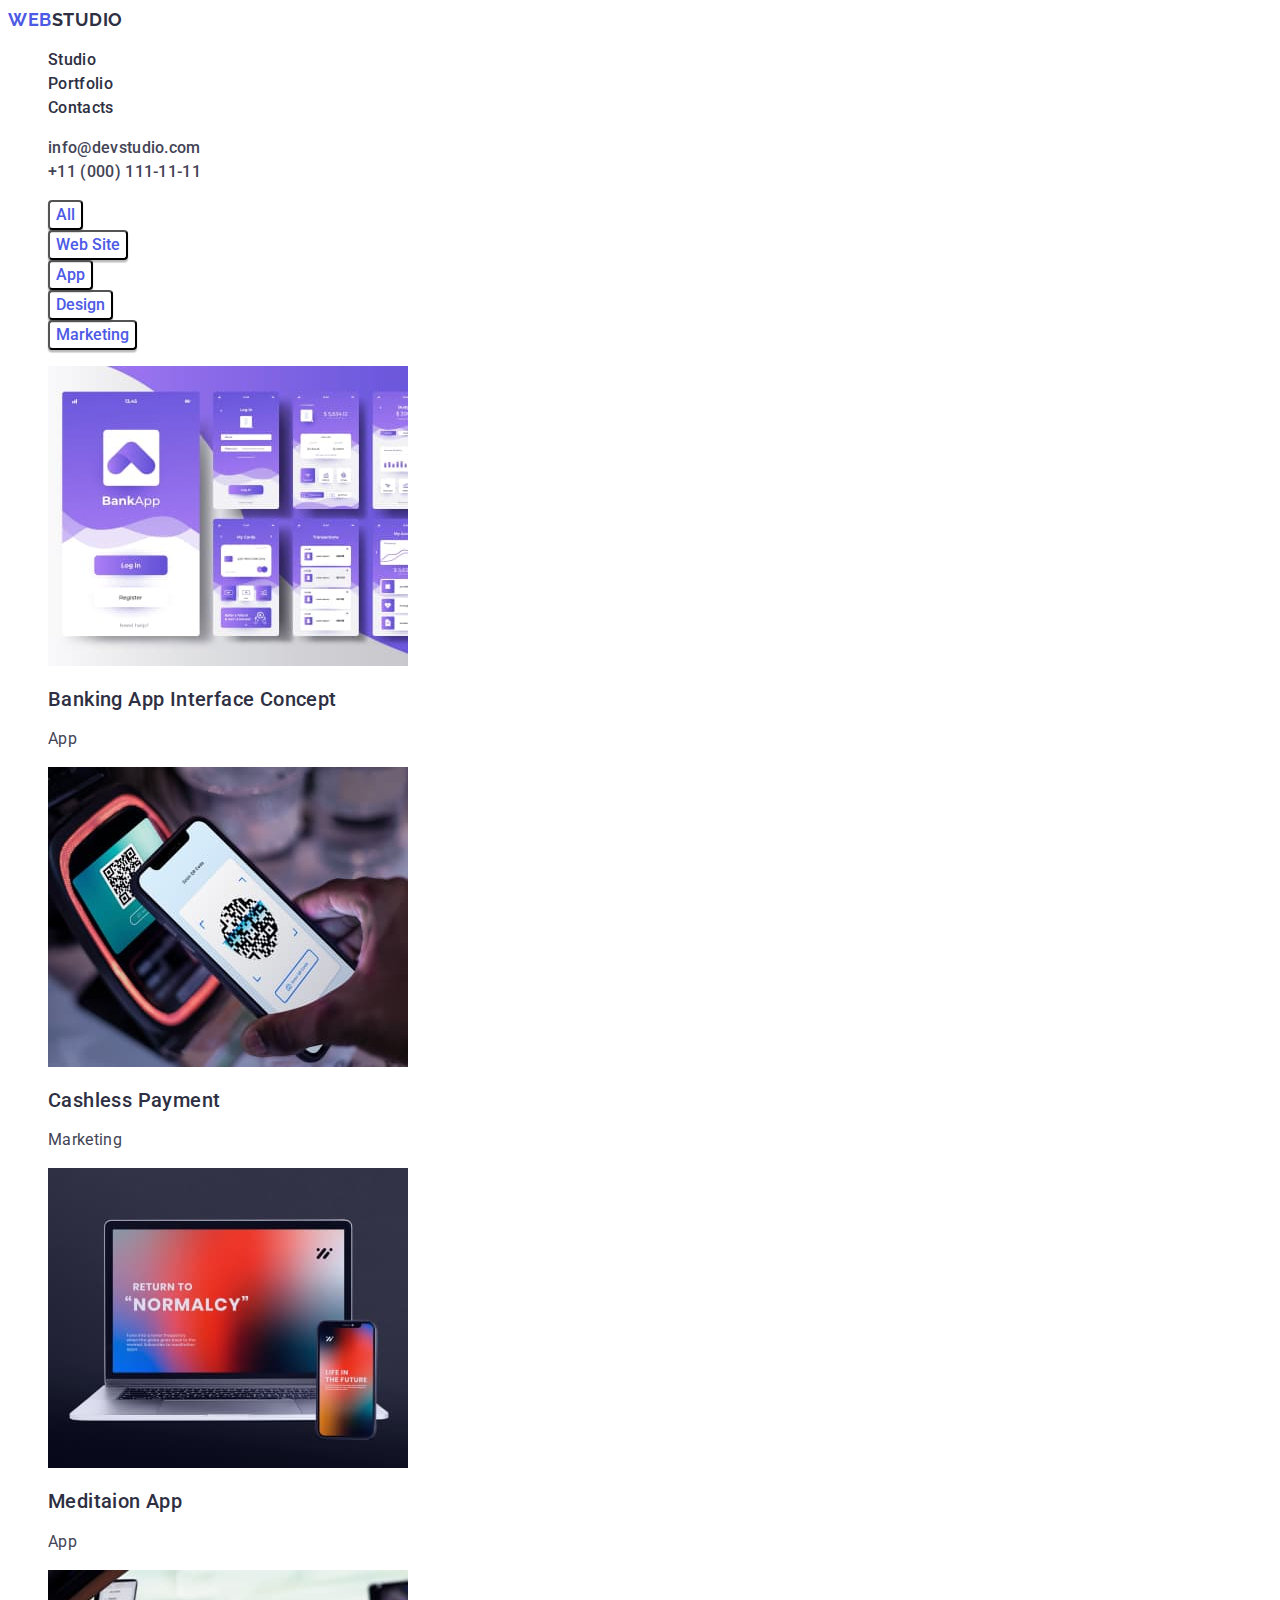
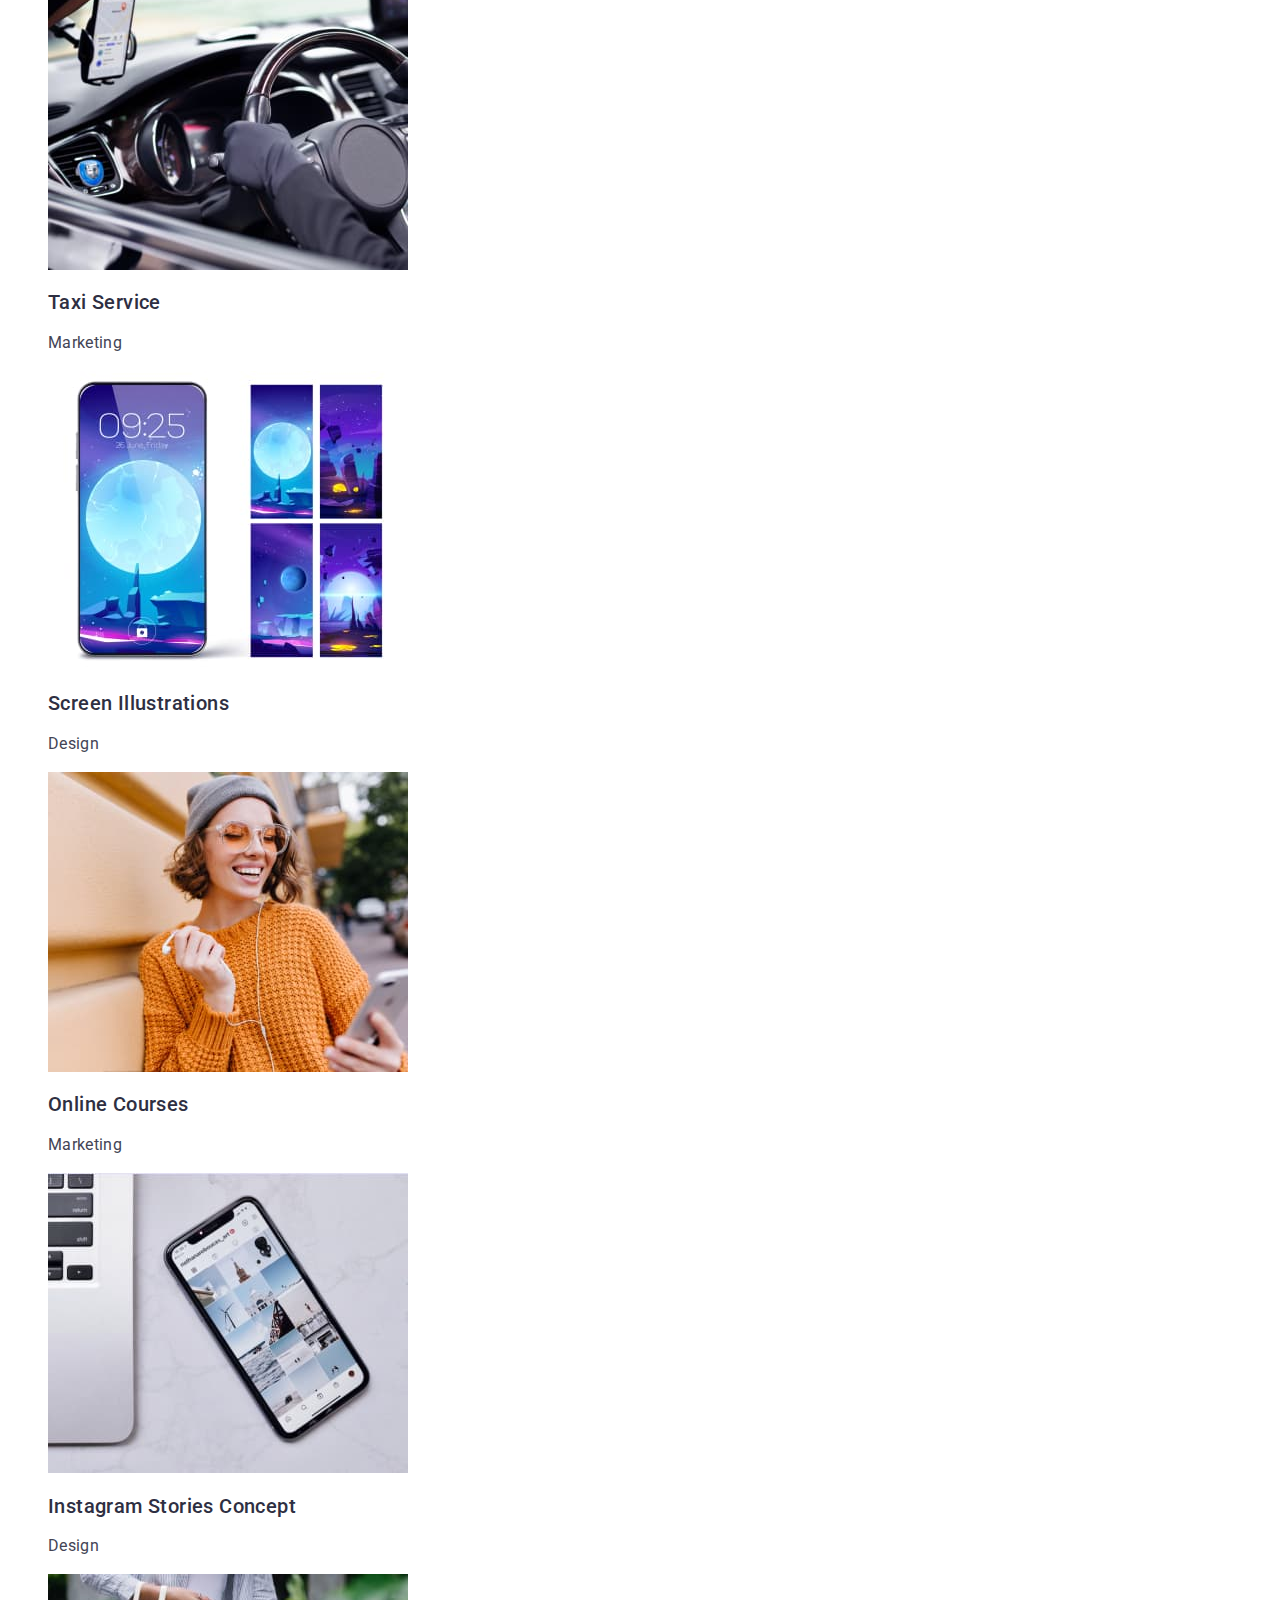
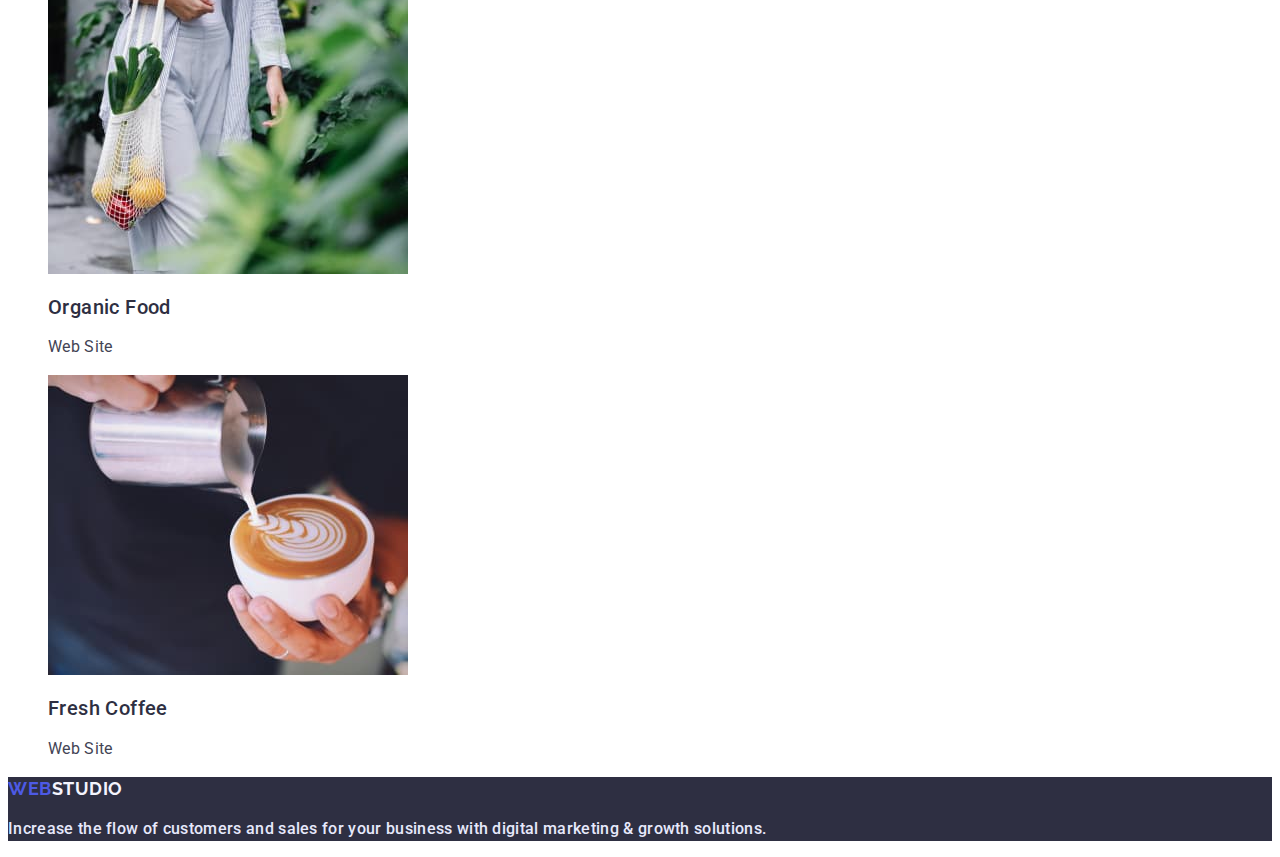
==== portfolio.html @ 6c45d975 "add 2hw" ====
<!DOCTYPE html>
<html lang="en">
  <head>
    <meta charset="UTF-8" />
    <meta http-equiv="X-UA-Compatible" content="IE=edge" />
    <meta name="viewport" content="width=device-width, initial-scale=1.0" />
    <title>home work</title>
    <link rel="preconnect" href="https://fonts.googleapis.com" />
    <link rel="preconnect" href="https://fonts.gstatic.com" crossorigin />
    <link
      href="https://fonts.googleapis.com/css2?family=Raleway:wght@700&family=Roboto:wght@400;500;700;900&display=swap"
      rel="stylesheet"
    />
    <link rel="stylesheet" href="./css/styles.css" />
  </head>

  <body>
    <header class="header">
      <nav>
        <a href="./index.htm" class="link logo"
          ><span class="brand-logo">Web</span>Studio</a
        >
        <ul class="header-list list">
          <li class="header-item">
            <a href="./index.htm" class="link link-nav">Studio</a>
          </li>
          <li class="header-item">
            <a href="./portfolio.html" class="link link-nav">Portfolio</a>
          </li>
          <li class="header-item">
            <a href="#" class="link link-nav">Contacts</a>
          </li>
        </ul>
      </nav>
      <ul class="list">
        <li class="header-contact">
          <a href="mailto:info@devstudio.com" class="link-mail link"
            >info@devstudio.com</a
          >
        </li>
        <li class="header-contact">
          <a href="tel:+110001111111" class="link-tel link"
            >+11 (000) 111-11-11</a
          >
        </li>
      </ul>
    </header>
    <main>
      <section>
        <h1 class="visually-hidden">Portfolio</h1>
        <ul class="list">
          <li>
            <button type="button" class="button-filter">All</button>
          </li>
          <li>
            <button type="button" class="button-filter">Web Site</button>
          </li>
          <li>
            <button type="button" class="button-filter">App</button>
          </li>
          <li>
            <button type="button" class="button-filter">Design</button>
          </li>
          <li>
            <button type="button" class="button-filter">Marketing</button>
          </li>
        </ul>

        <ul class="list">
          <li>
            <img src="./images/portfolio1.jpg" alt="app" />
            <h2 class="pic-title">Banking App Interface Concept</h2>
            <p class="pic-text">App</p>
          </li>
          <li>
            <img src="./images/portfolio2.jpg" alt="phone" />
            <h2 class="pic-title">Cashless Payment</h2>
            <p class="pic-text">Marketing</p>
          </li>
          <li>
            <img src="./images/potfolio3.jpg" alt="laptop and phone" />
            <h2 class="pic-title">Meditaion App</h2>
            <p class="pic-text">App</p>
          </li>
          <li>
            <img src="./images/portfolio4.jpg" alt="driver" />
            <h2 class="pic-title">Taxi Service</h2>
            <p class="pic-text">Marketing</p>
          </li>
          <li>
            <img src="./images/portfolio5.jpg" alt="phone screen" />
            <h2 class="pic-title">Screen Illustrations</h2>
            <p class="pic-text">Design</p>
          </li>
          <li>
            <img src="./images/portfolio6.jpg" alt="smile girl" />
            <h2 class="pic-title">Online Courses</h2>
            <p class="pic-text">Marketing</p>
          </li>
          <li>
            <img src="./images/portfolio7.jpg" alt="mobile phone" />
            <h2 class="pic-title">Instagram Stories Concept</h2>
            <p class="pic-text">Design</p>
          </li>
          <li>
            <img src="./images/portfolio8.jpg" alt="grocery bag" />
            <h2 class="pic-title">Organic Food</h2>
            <p class="pic-text">Web Site</p>
          </li>
          <li>
            <img src="./images/portfolio9.jpg" alt="coffee" />
            <h2 class="pic-title">Fresh Coffee</h2>
            <p class="pic-text">Web Site</p>
          </li>
        </ul>
      </section>
    </main>
    <footer class="footer">
      <a href="./index.htm" class="link logo"
        ><span class="brand-logo">Web</span
        ><span class="logo-bot">Studio</span></a
      >
      <p class="footer-text">
        Increase the flow of customers and sales for your business with digital
        marketing & growth solutions.
      </p>
    </footer>
  </body>
</html>
---- css/styles.css ----
:root {
  --brand-color: #4d5ae5;
  --dark-color: #2e2f42;
  --success-color: #31d0aa;
  --text-color: #434455;
  --subtle-color: #8e8f99;
  --accent-color: #e7e9fc;
  --light-color: #f4f4fd;
  --white-color: #ffffff;
  --press-color: #4d5ae5;
}

body {
  font-family: "Roboto", sans-serif;
  background-color: var(--white-color);
}

.list {
  list-style: none;
}

.link {
  text-decoration: none;
}

.visually-hidden {
  position: absolute;
  width: 1px;
  height: 1px;
  margin: -1px;
  border: 0;
  padding: 0;
  white-space: nowrap;
  clip-path: inset(100%);
  clip: rect(0 0 0 0);
  overflow: hidden;
}

/* ----------------------HEADER */

.brand-logo {
  color: var(--brand-color);
}

.logo-bot {
  color: var(--light-text);
}

.logo {
  font-family: "Raleway", sans-serif;
  font-weight: 700;
  font-size: 18px;
  line-height: 1.33;
  display: flex;
  align-items: center;
  letter-spacing: 0.03em;
  text-transform: uppercase;
  color: var(--dark-color);
}

.link-nav {
  font-weight: 500;
  font-size: 16px;
  line-height: 1.5;
  letter-spacing: 0.02em;
  color: var(--dark-color);
}



.link-mail {
  font-weight: 500;
  font-size: 16px;
  line-height: 1.5;
  letter-spacing: 0.02em;
  color: var(--text-color);
}

.link-nav:hover,
.link-nav:focus,
.link-mail:hover,
.link-mail:focus {
  color: var(--brand-color);
}

.link-tel {
  font-weight: 500;
  font-size: 16px;
  line-height: 1.5;
  letter-spacing: 0.02em;
  color: var(--text-color);
}

.link-tel:hover,
.link-tel:focus {
  color: var(--brand-color);
}

/*--------------- hero */
.hero {
  background-color: var(--dark-color);
}
h1 {
  font-weight: 500;
  font-size: 56px;
  line-height: 1.07;
  text-align: center;
  letter-spacing: 0.02em;
  color: var(--white-color);
}

.button {
  font-family: inherit;
  font-weight: 500;
  font-size: 16px;
  line-height: 1.18;
  display: flex;
  align-items: center;
  letter-spacing: 0.04em;
  color: var(--white-color);
  cursor: pointer;
  background-color: var(--brand-color);
  box-shadow: 0px 4px 4px rgba(0, 0, 0, 0.15);
  border-radius: 4px;
}

.button:hover,
.button:focus {
  background-color: #404bbf;
}
/* -----------------SECTION METHODS */

.methods-title {
  font-weight: 500;
  font-size: 20px;
  line-height: 1.2;
  letter-spacing: 0.02em;
  color: var(--dark-color);
}

.methods-text {
  font-weight: 500;
  font-size: 16px;
  line-height: 1.5;
  letter-spacing: 0.02em;
  color: var(--text-color);
}

/* ---------------- SECTION GALLERY */

.gallery-title {
  font-weight: 500;
  font-size: 36px;
  line-height: 1.11;
  text-align: center;
  letter-spacing: 0.02em;
  text-transform: capitalize;
  color: var(--dark-color);
}

/*---------------------- our team  */
.team {
  background-color: var(--light-color);
}

.team-title {
  font-weight: 500;
  font-size: 36px;
  line-height: 1.11;
  text-align: center;
  letter-spacing: 0.02em;
  text-transform: capitalize;
  color: var(--dark-color);
}

.team-name {
  font-weight: 500;
  font-size: 20px;
  line-height: 1.2;
  text-align: center;
  letter-spacing: 0.02em;
  color: var(--dark-color);
}

.team-position {
  font-weight: 500;
  font-size: 16px;
  line-height: 1.5;
  text-align: center;
  letter-spacing: 0.02em;
  color: var(--text-color);
}
.team-item {
  background-color: var(--white-color);
}

/*-------------- footer */

.footer {
  background-color: var(--dark-color);
}

.footer-text {
  font-weight: 500;
  font-size: 16px;
  line-height: 1.5;
  letter-spacing: 0.02em;
  color: var(--accent-color);
}

.logo-bot {
  color: var(--light-color);
}

/* ----------------------portfolio page  */
.button-filter {
  background: var(--light-text);
  box-shadow: 0px 3px 1px rgba(0, 0, 0, 0.1), 0px 2px 1px rgba(0, 0, 0, 0.08),
    0px 2px 2px rgba(0, 0, 0, 0.12);
  border-radius: 4px;
  font-family: "Roboto", sans-serif;
  font-weight: 500;
  font-size: 16px;
  line-height: 1.5;
  color: var(--brand-color);
  cursor: pointer;
}

.button-filter:hover,
.button-filter:focus {
  background-color: var(--press-color);
  color: var(--white-color);
}

.pic-title {
  font-weight: 500;
  font-size: 20px;
  line-height: 1.2;
  letter-spacing: 0.02em;
  color: var(--dark-color);
}

.pic-text {
  font-weight: 400;
  font-size: 16px;
  line-height: 24px;
  letter-spacing: 0.02em;
  color: var(--text-color);
}
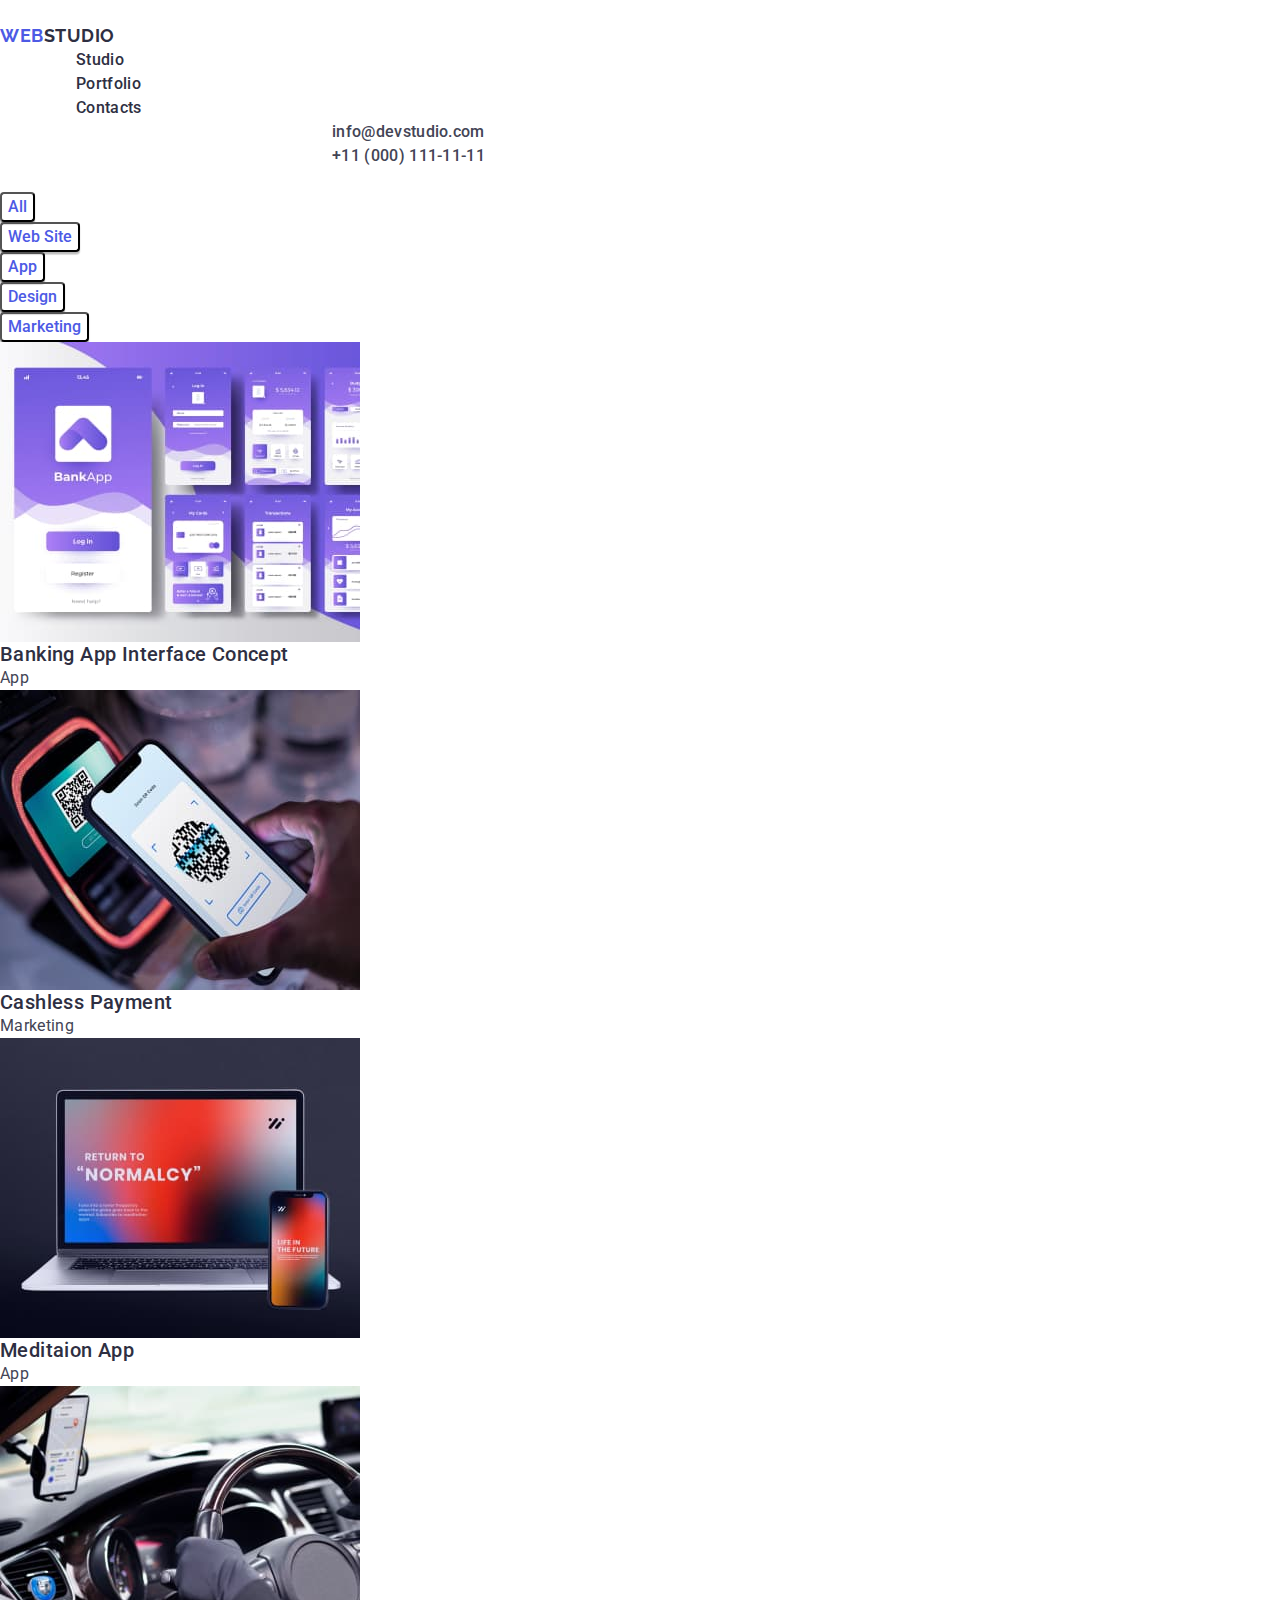
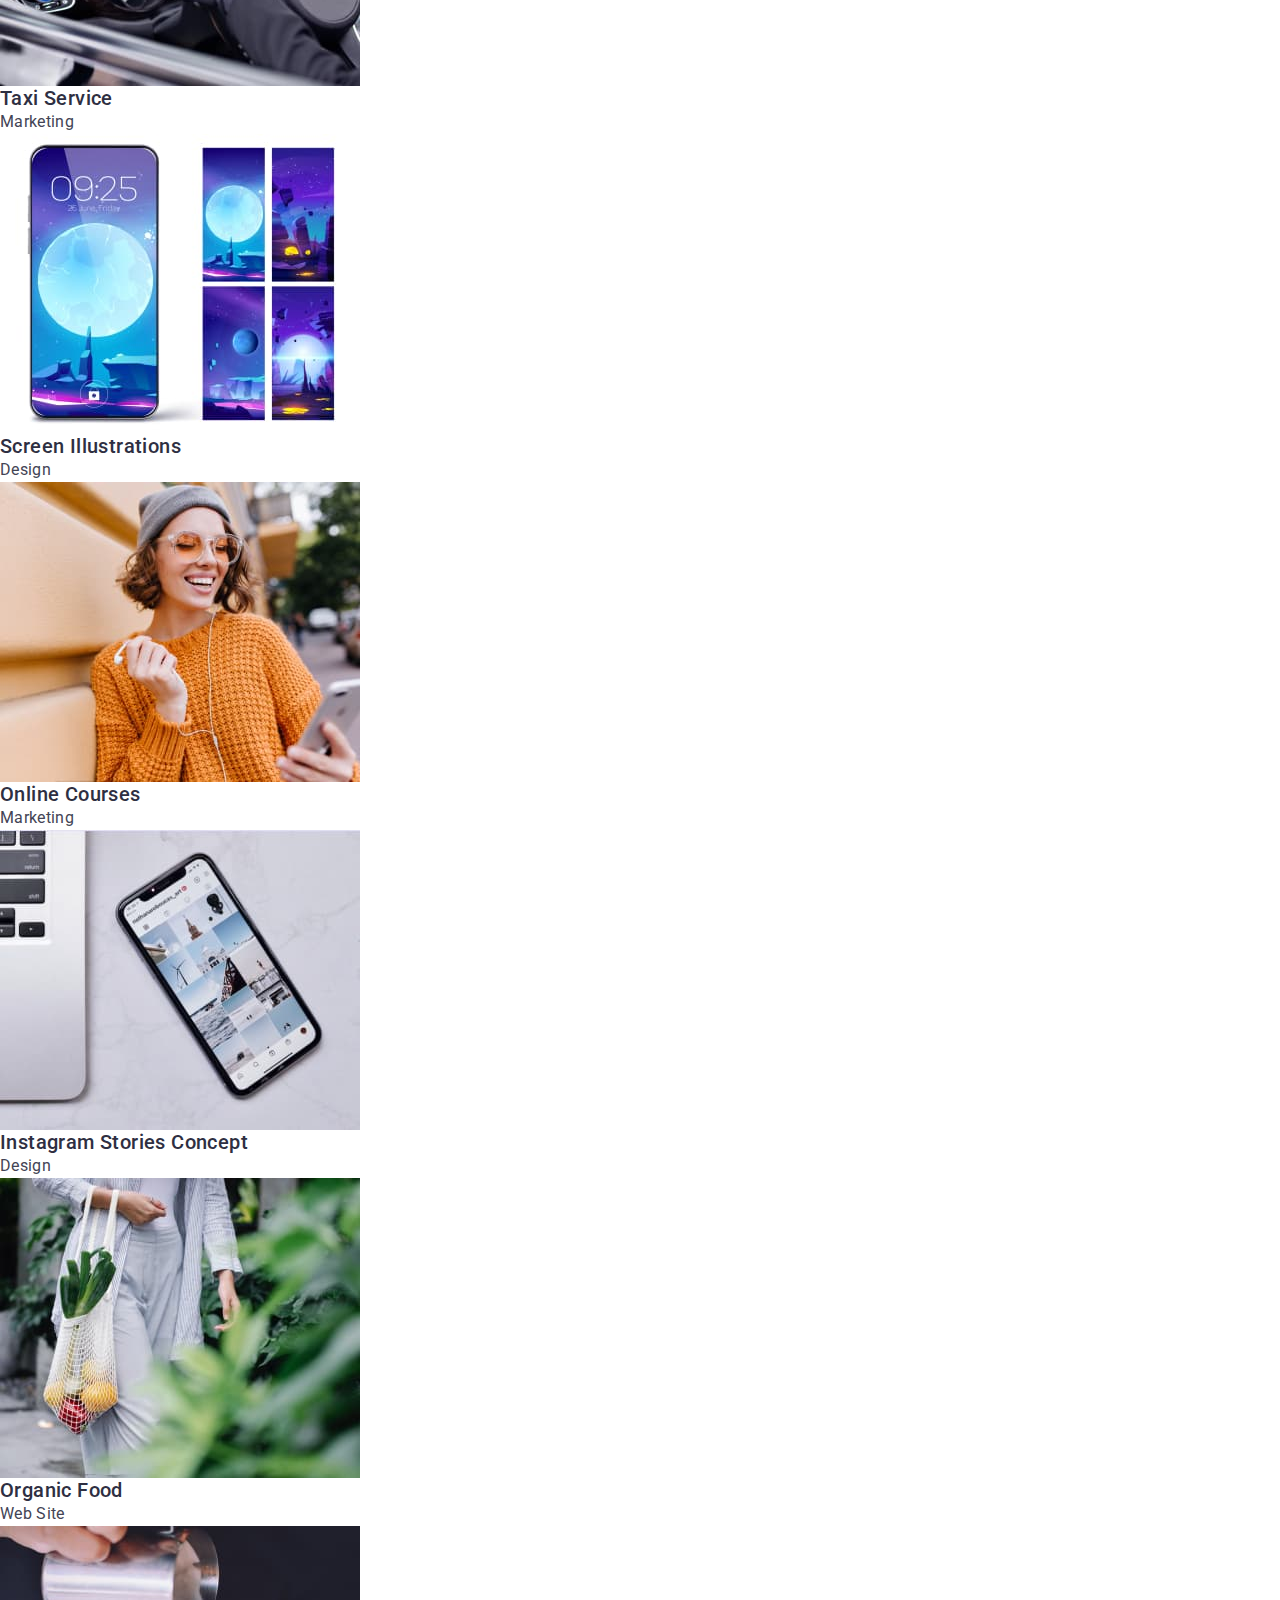
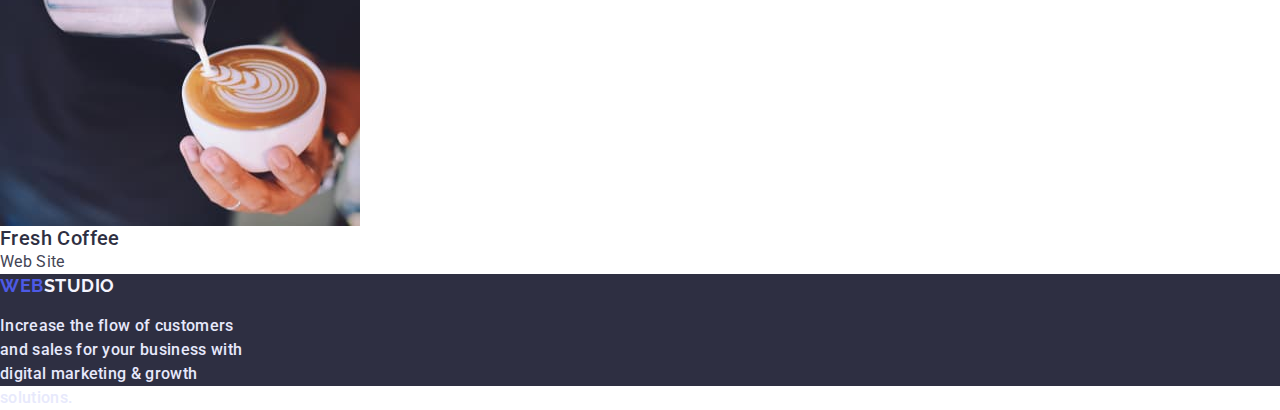
==== commit 945b2756: "finish 1st page" ====
--- a/portfolio.html
+++ b/portfolio.html
@@ -10,6 +10,10 @@
     <link
       href="https://fonts.googleapis.com/css2?family=Raleway:wght@700&family=Roboto:wght@400;500;700;900&display=swap"
       rel="stylesheet"
+    />
+    <link
+      rel="stylesheet"
+      href="https://cdn.jsdelivr.net/npm/modern-normalize@1.1.0/modern-normalize.min.css"
     />
     <link rel="stylesheet" href="./css/styles.css" />
   </head>
--- a/css/styles.css
+++ b/css/styles.css
@@ -17,6 +17,8 @@
 
 .list {
   list-style: none;
+  padding: 0;
+  margin: 0;
 }
 
 .link {
@@ -35,15 +37,42 @@
   clip: rect(0 0 0 0);
   overflow: hidden;
 }
-
+h1,
+h2,
+h3,
+p,
+ul,
+ol {
+  margin: 0px;
+}
+
+img {
+  display: block;
+}
+
+.flex {
+  display: flex;
+}
+
+.gap {
+  gap: 24px;
+}
+
+.container {
+  margin-right: auto;
+  margin-left: auto;
+  width: 1152px;
+  outline: 2px solid tomato;
+}
 /* ----------------------HEADER */
+
+.header {
+  padding-top: 24px;
+  padding-bottom: 24px;
+}
 
 .brand-logo {
   color: var(--brand-color);
-}
-
-.logo-bot {
-  color: var(--light-text);
 }
 
 .logo {
@@ -66,8 +95,6 @@
   color: var(--dark-color);
 }
 
-
-
 .link-mail {
   font-weight: 500;
   font-size: 16px;
@@ -96,17 +123,38 @@
   color: var(--brand-color);
 }
 
+.header-list {
+  margin-left: 76px;
+  gap: 40px;
+}
+
+.header-contact{
+  margin-left: 332px;
+  gap: 40px;
+}
+
+
 /*--------------- hero */
 .hero {
   background-color: var(--dark-color);
-}
-h1 {
-  font-weight: 500;
+  outline: 2px solid tomato;
+  text-align: center;
+
+  padding-top: 188px;
+  padding-bottom: 188px;
+}
+
+.hero-title {
+  font-weight: 700;
   font-size: 56px;
   line-height: 1.07;
-  text-align: center;
   letter-spacing: 0.02em;
   color: var(--white-color);
+
+  max-width: 496px;
+  margin-right: auto;
+  margin-left: auto;
+  margin-bottom: 48px;
 }
 
 .button {
@@ -114,14 +162,16 @@
   font-weight: 500;
   font-size: 16px;
   line-height: 1.18;
-  display: flex;
+  display: inline-block;
   align-items: center;
   letter-spacing: 0.04em;
   color: var(--white-color);
   cursor: pointer;
   background-color: var(--brand-color);
+
   box-shadow: 0px 4px 4px rgba(0, 0, 0, 0.15);
   border-radius: 4px;
+  padding: 16px 32px;
 }
 
 .button:hover,
@@ -130,12 +180,19 @@
 }
 /* -----------------SECTION METHODS */
 
+.method {
+  padding-top: 120px;
+  padding-bottom: 120px;
+}
+
 .methods-title {
   font-weight: 500;
   font-size: 20px;
   line-height: 1.2;
   letter-spacing: 0.02em;
   color: var(--dark-color);
+
+  margin-top: 0px;
 }
 
 .methods-text {
@@ -156,11 +213,20 @@
   letter-spacing: 0.02em;
   text-transform: capitalize;
   color: var(--dark-color);
+
+  flex-basis: calc((100% - 24px * 3) / 4);
+}
+
+.gallery {
+  padding-bottom: 120px;
 }
 
 /*---------------------- our team  */
 .team {
   background-color: var(--light-color);
+
+  padding-top: 120px;
+  padding-bottom: 120px;
 }
 
 .team-title {
@@ -180,6 +246,9 @@
   text-align: center;
   letter-spacing: 0.02em;
   color: var(--dark-color);
+
+  margin-bottom: 8px;
+  padding-top: 32px;
 }
 
 .team-position {
@@ -192,6 +261,8 @@
 }
 .team-item {
   background-color: var(--white-color);
+  border-radius: 0px 0px 4px 4px;
+  padding-bottom: 32px;
 }
 
 /*-------------- footer */
@@ -206,10 +277,19 @@
   line-height: 1.5;
   letter-spacing: 0.02em;
   color: var(--accent-color);
+  width: 264px;
+  height: 72px;
+
+  margin-top: 16px;
 }
 
 .logo-bot {
   color: var(--light-color);
+}
+
+.footer-container {
+  padding-top: 100px;
+  padding-bottom: 100px;
 }
 
 /* ----------------------portfolio page  */
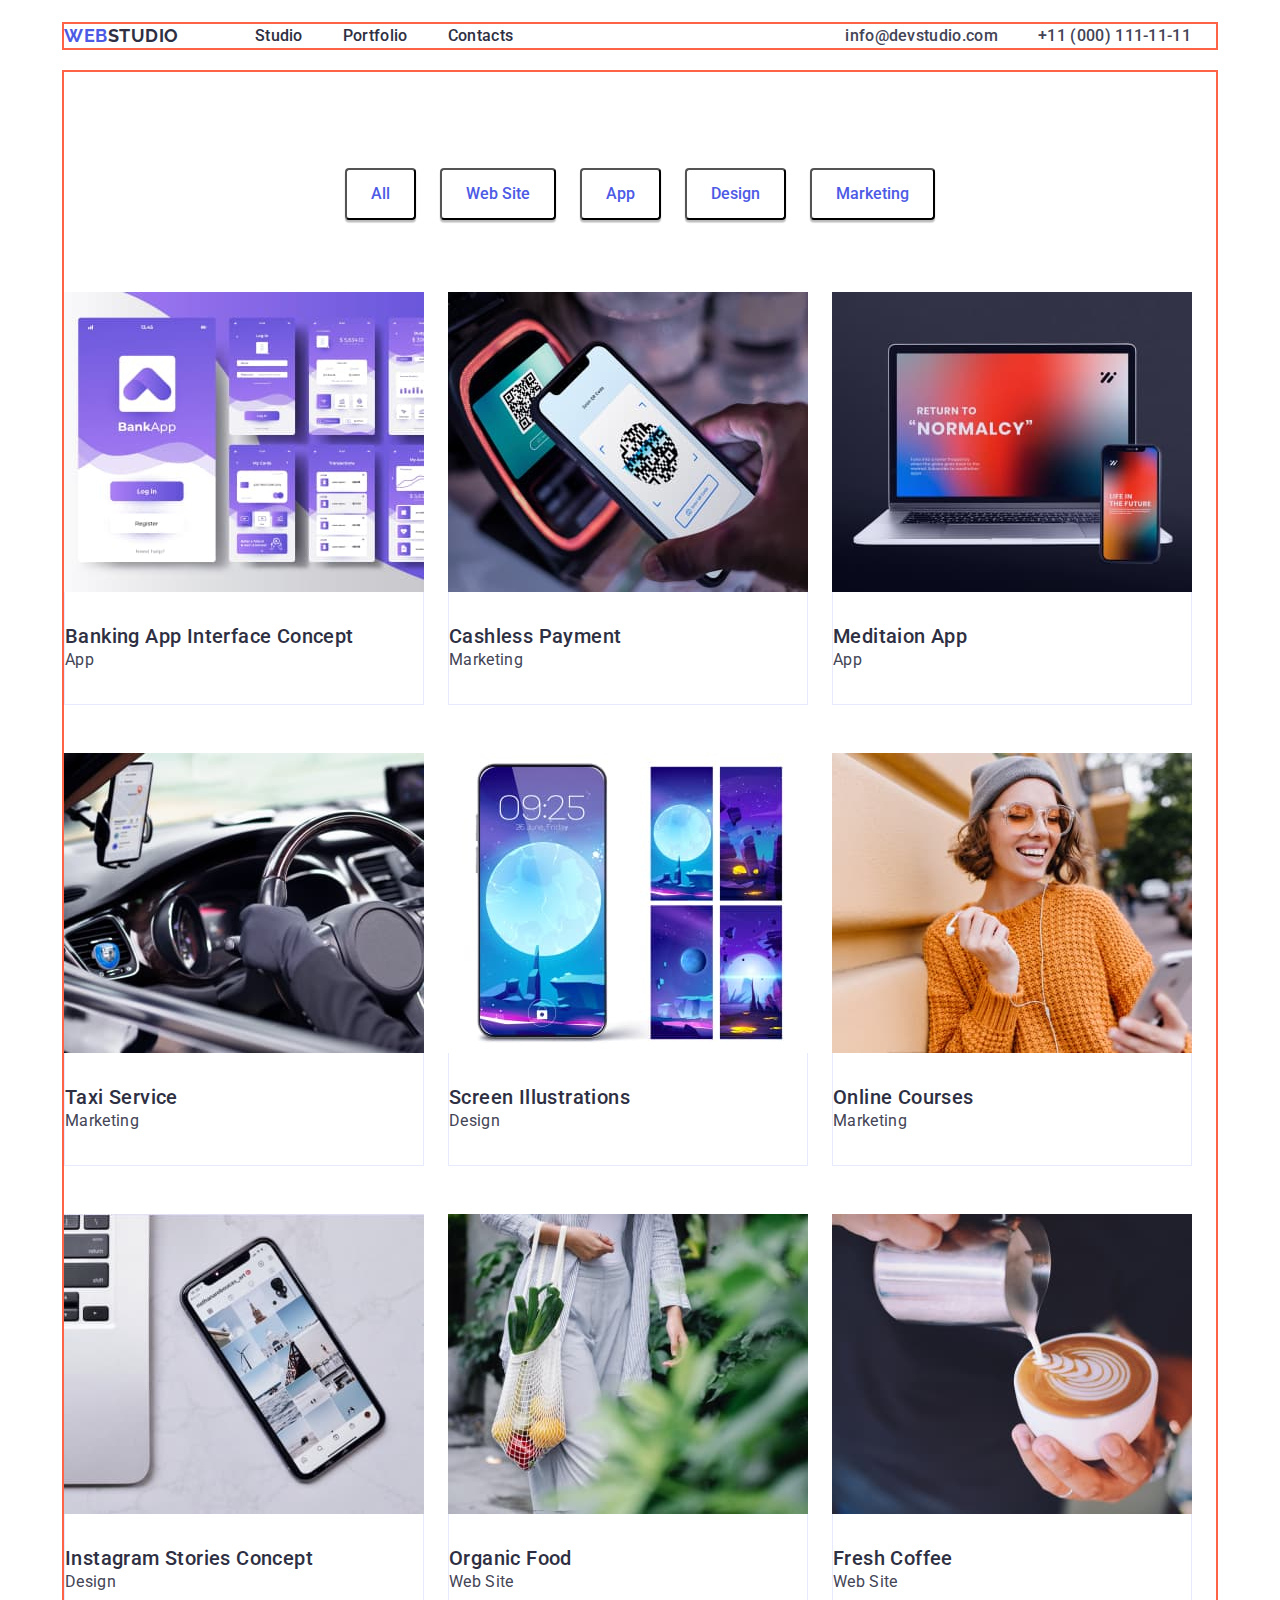
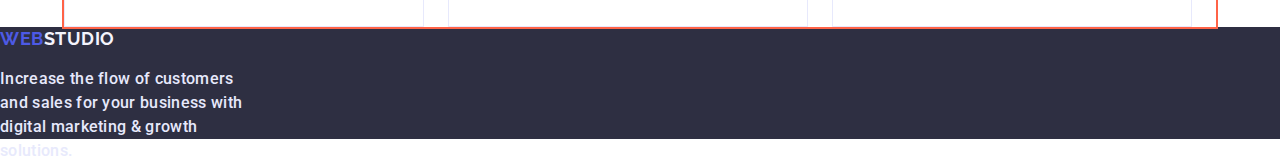
==== commit 429c877f: "grid and border" ====
--- a/portfolio.html
+++ b/portfolio.html
@@ -20,39 +20,41 @@
 
   <body>
     <header class="header">
-      <nav>
-        <a href="./index.htm" class="link logo"
-          ><span class="brand-logo">Web</span>Studio</a
-        >
-        <ul class="header-list list">
-          <li class="header-item">
-            <a href="./index.htm" class="link link-nav">Studio</a>
+      <div class="container flex">
+        <nav class="flex">
+          <a href="./index.htm" class="link logo"
+            ><span class="brand-logo">Web</span>Studio</a
+          >
+          <ul class="header-list list flex">
+            <li class="header-item">
+              <a href="./index.htm" class="link link-nav">Studio</a>
+            </li>
+            <li class="header-item">
+              <a href="./portfolio.html" class="link link-nav">Portfolio</a>
+            </li>
+            <li class="header-item">
+              <a href="#" class="link link-nav">Contacts</a>
+            </li>
+          </ul>
+        </nav>
+        <ul class="header-contact list flex">
+          <li class="header-contact-item">
+            <a href="mailto:info@devstudio.com" class="link-mail link"
+              >info@devstudio.com</a
+            >
           </li>
-          <li class="header-item">
-            <a href="./portfolio.html" class="link link-nav">Portfolio</a>
-          </li>
-          <li class="header-item">
-            <a href="#" class="link link-nav">Contacts</a>
+          <li class="header-contact-item">
+            <a href="tel:+110001111111" class="link-tel link"
+              >+11 (000) 111-11-11</a
+            >
           </li>
         </ul>
-      </nav>
-      <ul class="list">
-        <li class="header-contact">
-          <a href="mailto:info@devstudio.com" class="link-mail link"
-            >info@devstudio.com</a
-          >
-        </li>
-        <li class="header-contact">
-          <a href="tel:+110001111111" class="link-tel link"
-            >+11 (000) 111-11-11</a
-          >
-        </li>
-      </ul>
+      </div>
     </header>
     <main>
-      <section>
+      <section class="container">
         <h1 class="visually-hidden">Portfolio</h1>
-        <ul class="list">
+        <ul class="list flex gap filter-list">
           <li>
             <button type="button" class="button-filter">All</button>
           </li>
@@ -70,7 +72,7 @@
           </li>
         </ul>
 
-        <ul class="list">
+        <ul class="list flex gallery-list">
           <li>
             <img src="./images/portfolio1.jpg" alt="app" />
             <h2 class="pic-title">Banking App Interface Concept</h2>
--- a/css/styles.css
+++ b/css/styles.css
@@ -58,6 +58,10 @@
   gap: 24px;
 }
 
+.button {
+  cursor: pointer;
+}
+
 .container {
   margin-right: auto;
   margin-left: auto;
@@ -128,11 +132,10 @@
   gap: 40px;
 }
 
-.header-contact{
+.header-contact {
   margin-left: 332px;
   gap: 40px;
 }
-
 
 /*--------------- hero */
 .hero {
@@ -157,7 +160,7 @@
   margin-bottom: 48px;
 }
 
-.button {
+.button-hero {
   font-family: inherit;
   font-weight: 500;
   font-size: 16px;
@@ -174,8 +177,8 @@
   padding: 16px 32px;
 }
 
-.button:hover,
-.button:focus {
+.button-hero:hover,
+.button-hero:focus {
   background-color: #404bbf;
 }
 /* -----------------SECTION METHODS */
@@ -304,6 +307,8 @@
   line-height: 1.5;
   color: var(--brand-color);
   cursor: pointer;
+
+  padding: 12px 24px;
 }
 
 .button-filter:hover,
@@ -318,6 +323,11 @@
   line-height: 1.2;
   letter-spacing: 0.02em;
   color: var(--dark-color);
+
+  padding-top: 32px;
+
+  border-left: 1px solid var(--accent-color);
+  border-right: 1px solid var(--accent-color);
 }
 
 .pic-text {
@@ -326,4 +336,23 @@
   line-height: 24px;
   letter-spacing: 0.02em;
   color: var(--text-color);
-}
+
+  padding-bottom: 32px;
+
+  border-bottom: 1px solid var(--accent-color);
+  border-left: 1px solid var(--accent-color);
+  border-right: 1px solid var(--accent-color);
+}
+
+.filter-list {
+  justify-content: center;
+  padding-top: 96px;
+  padding-bottom: 72px;
+}
+
+.gallery-list {
+  flex-wrap: wrap;
+  flex-basis: calc((100% - 24px * 8) / 9);
+  column-gap: 24px;
+  row-gap: 48px;
+}
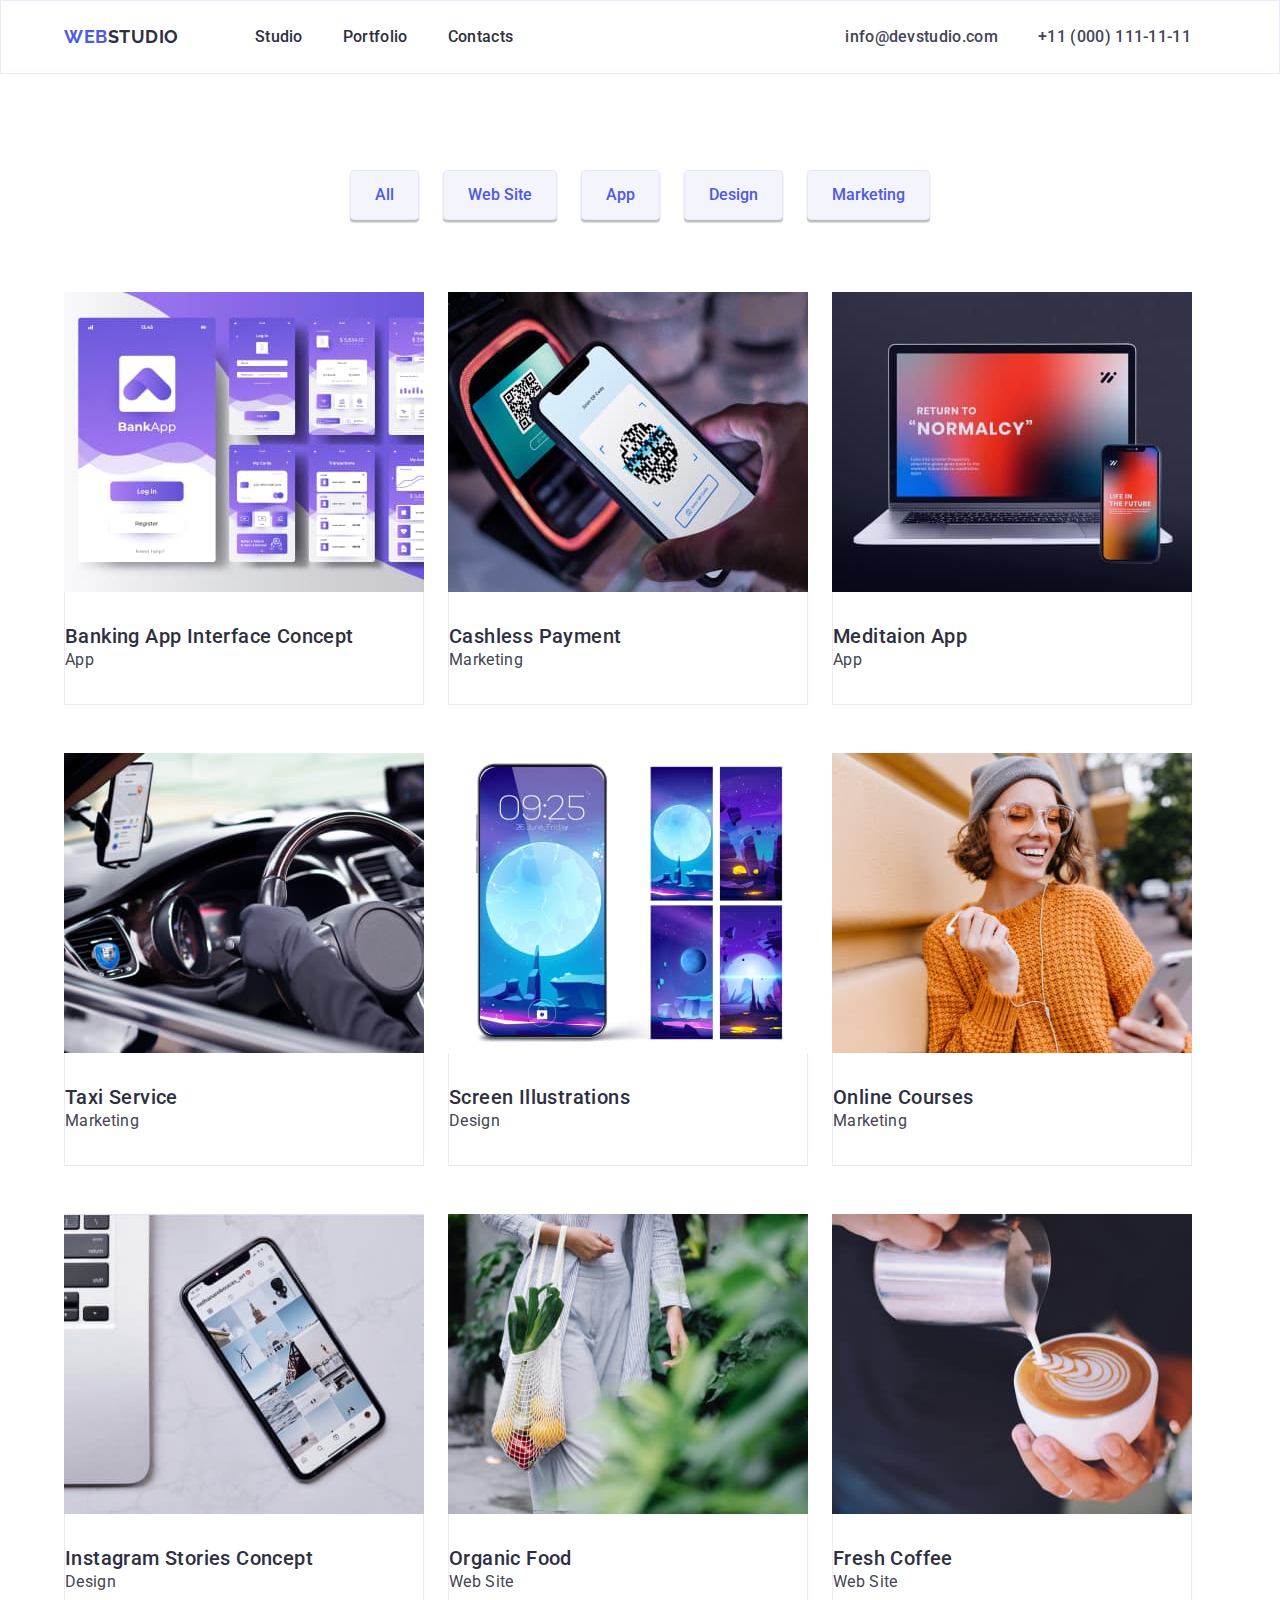
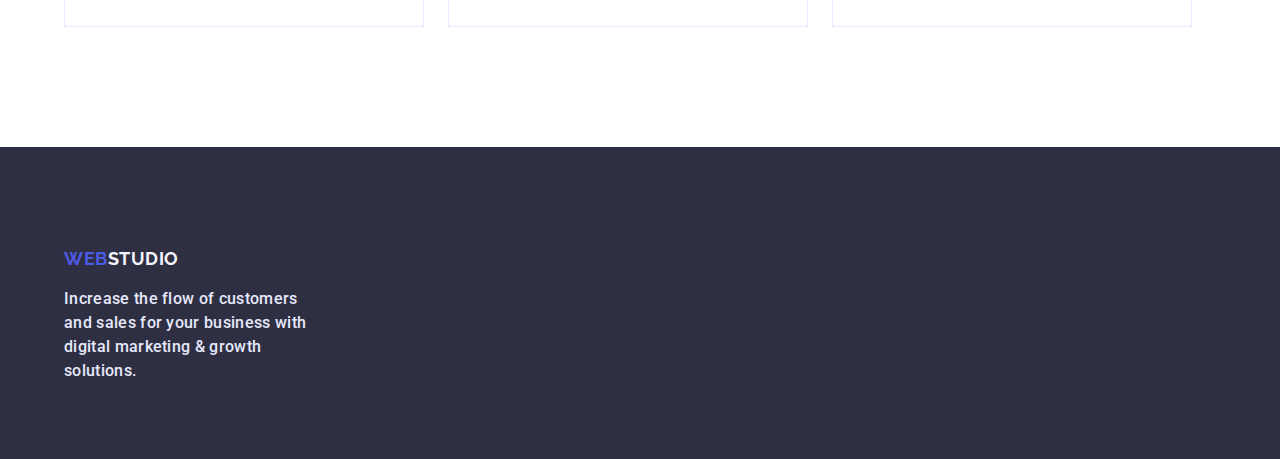
==== commit 7692fc12: "finish hm3" ====
--- a/portfolio.html
+++ b/portfolio.html
@@ -72,7 +72,7 @@
           </li>
         </ul>
 
-        <ul class="list flex gallery-list">
+        <ul class="list flex gallery-portfolio">
           <li>
             <img src="./images/portfolio1.jpg" alt="app" />
             <h2 class="pic-title">Banking App Interface Concept</h2>
@@ -122,14 +122,16 @@
       </section>
     </main>
     <footer class="footer">
-      <a href="./index.htm" class="link logo"
-        ><span class="brand-logo">Web</span
-        ><span class="logo-bot">Studio</span></a
-      >
-      <p class="footer-text">
-        Increase the flow of customers and sales for your business with digital
-        marketing & growth solutions.
-      </p>
+      <div class="container footer-container">
+        <a href="./index.htm" class="link logo"
+          ><span class="brand-logo">Web</span
+          ><span class="logo-bot">Studio</span></a
+        >
+        <p class="footer-text">
+          Increase the flow of customers and sales for your business with
+          digital marketing & growth solutions.
+        </p>
+      </div>
     </footer>
   </body>
 </html>
--- a/css/styles.css
+++ b/css/styles.css
@@ -66,13 +66,14 @@
   margin-right: auto;
   margin-left: auto;
   width: 1152px;
-  outline: 2px solid tomato;
+  /* outline: 2px solid tomato; */
 }
 /* ----------------------HEADER */
 
 .header {
   padding-top: 24px;
   padding-bottom: 24px;
+  border: 1px solid #E7E9FC;
 }
 
 .brand-logo {
@@ -140,7 +141,7 @@
 /*--------------- hero */
 .hero {
   background-color: var(--dark-color);
-  outline: 2px solid tomato;
+  /* outline: 2px solid tomato; */
   text-align: center;
 
   padding-top: 188px;
@@ -308,6 +309,10 @@
   color: var(--brand-color);
   cursor: pointer;
 
+  background: var(--light-color);
+  border: 1px solid var(--accent-color);
+  border-radius: 4px;
+
   padding: 12px 24px;
 }
 
@@ -315,6 +320,7 @@
 .button-filter:focus {
   background-color: var(--press-color);
   color: var(--white-color);
+  border: 1px solid var(--press-color);
 }
 
 .pic-title {
@@ -350,9 +356,10 @@
   padding-bottom: 72px;
 }
 
-.gallery-list {
+.gallery-portfolio {
   flex-wrap: wrap;
   flex-basis: calc((100% - 24px * 8) / 9);
   column-gap: 24px;
   row-gap: 48px;
-}
+  padding-bottom: 120px;
+}
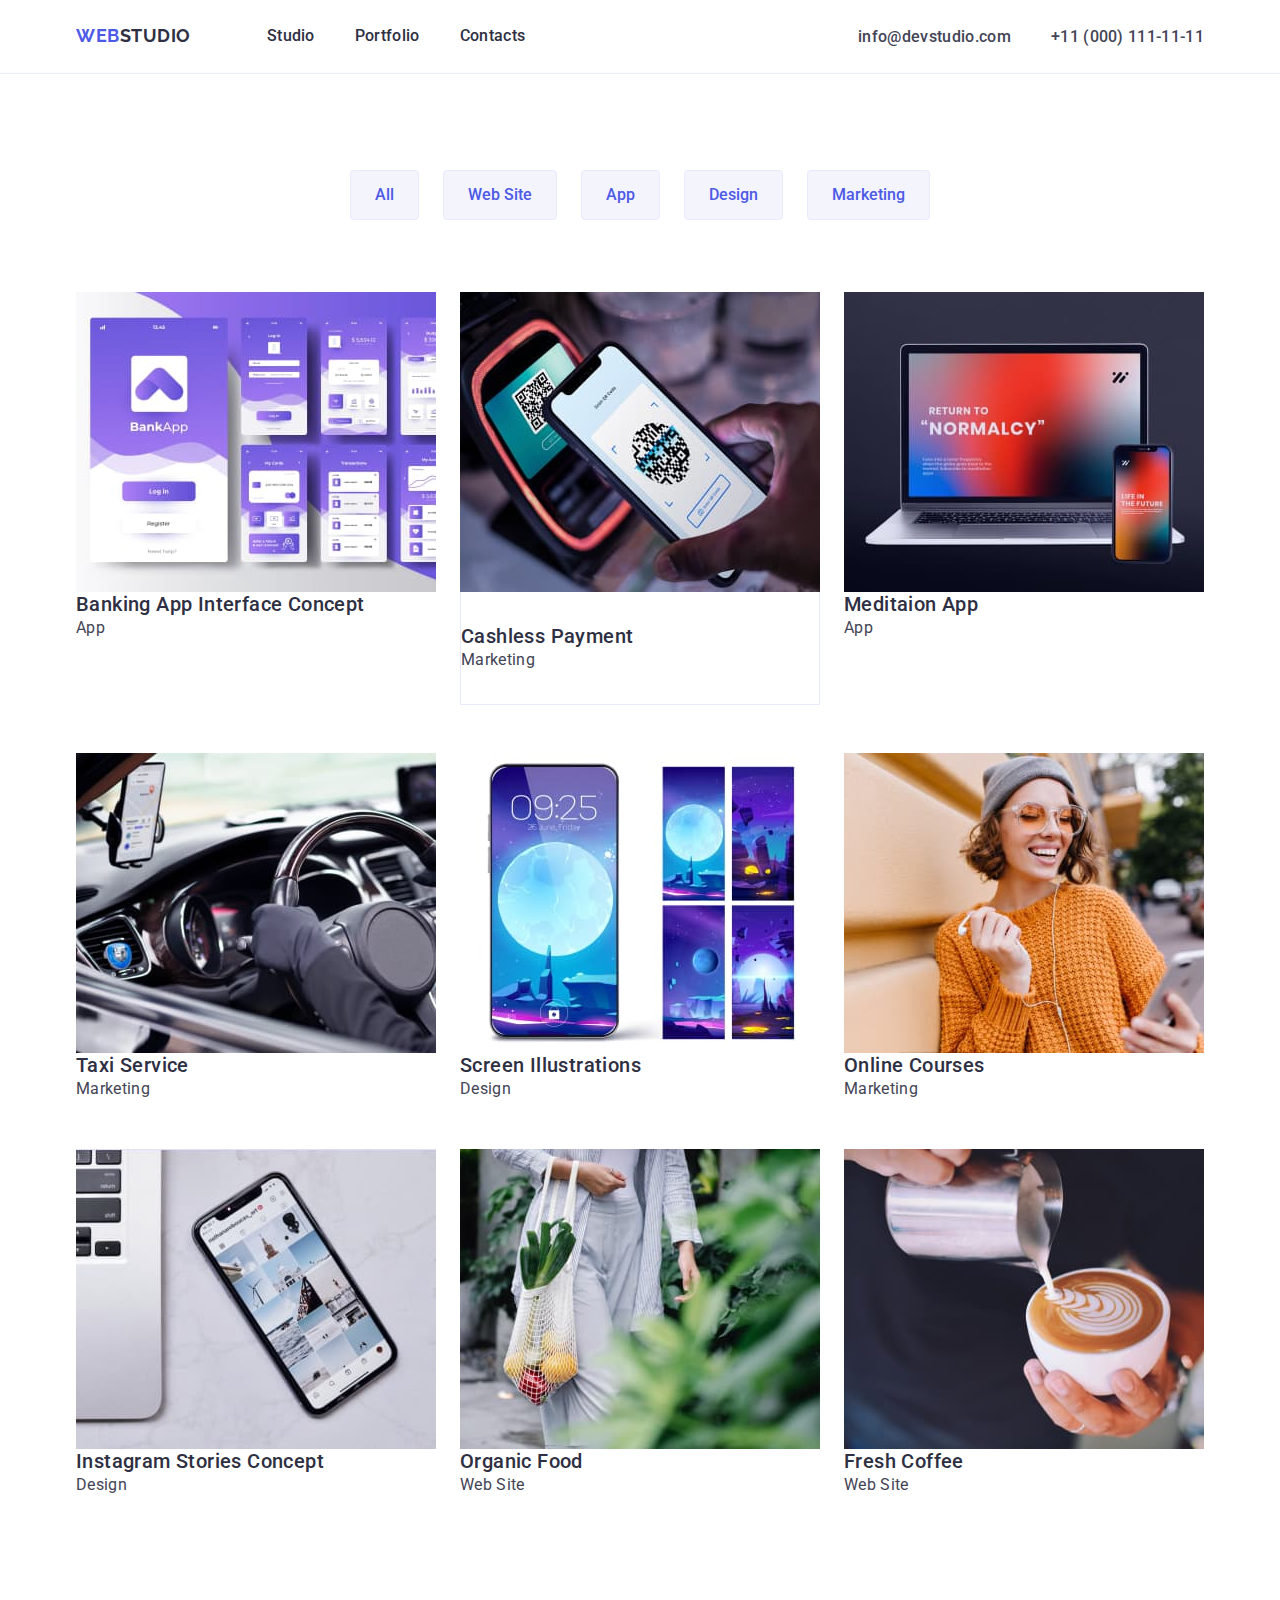
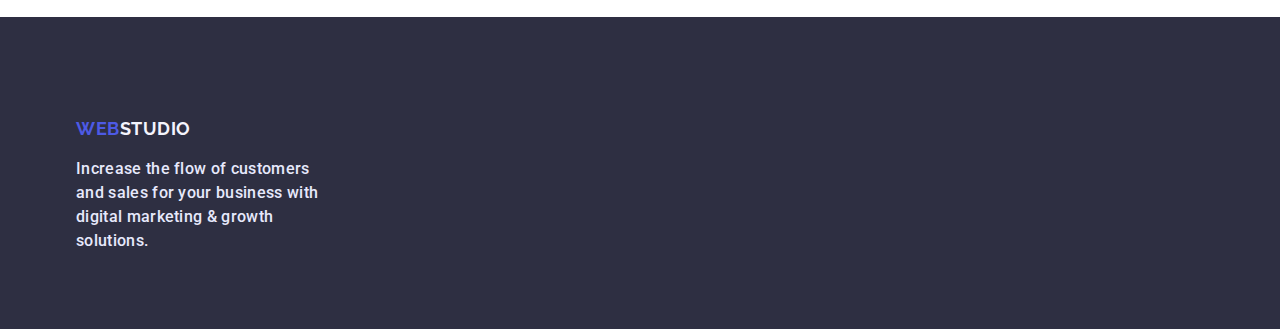
==== commit 4f30418c: "final correction" ====
--- a/portfolio.html
+++ b/portfolio.html
@@ -52,7 +52,7 @@
       </div>
     </header>
     <main>
-      <section class="container">
+      <section class="container section-portfolio">
         <h1 class="visually-hidden">Portfolio</h1>
         <ul class="list flex gap filter-list">
           <li>
@@ -80,8 +80,10 @@
           </li>
           <li>
             <img src="./images/portfolio2.jpg" alt="phone" />
+            <div class="portfolio-caption">
             <h2 class="pic-title">Cashless Payment</h2>
             <p class="pic-text">Marketing</p>
+            </div>
           </li>
           <li>
             <img src="./images/potfolio3.jpg" alt="laptop and phone" />
@@ -122,7 +124,7 @@
       </section>
     </main>
     <footer class="footer">
-      <div class="container footer-container">
+      <div class="container">
         <a href="./index.htm" class="link logo"
           ><span class="brand-logo">Web</span
           ><span class="logo-bot">Studio</span></a
--- a/css/styles.css
+++ b/css/styles.css
@@ -65,7 +65,10 @@
 .container {
   margin-right: auto;
   margin-left: auto;
-  width: 1152px;
+  width: 1158px;
+  padding-left: 15px;
+  padding-right: 15px;
+  align-items: baseline;
   /* outline: 2px solid tomato; */
 }
 /* ----------------------HEADER */
@@ -73,7 +76,7 @@
 .header {
   padding-top: 24px;
   padding-bottom: 24px;
-  border: 1px solid #E7E9FC;
+  border-bottom: 1px solid #e7e9fc;
 }
 
 .brand-logo {
@@ -134,7 +137,7 @@
 }
 
 .header-contact {
-  margin-left: 332px;
+  margin-left: auto;
   gap: 40px;
 }
 
@@ -172,6 +175,7 @@
   color: var(--white-color);
   cursor: pointer;
   background-color: var(--brand-color);
+  border: none;
 
   box-shadow: 0px 4px 4px rgba(0, 0, 0, 0.15);
   border-radius: 4px;
@@ -197,26 +201,36 @@
   color: var(--dark-color);
 
   margin-top: 0px;
+  margin-bottom: 8px;
 }
 
 .methods-text {
-  font-weight: 500;
-  font-size: 16px;
-  line-height: 1.5;
-  letter-spacing: 0.02em;
-  color: var(--text-color);
+  font-weight: 400;
+  font-size: 16px;
+  line-height: 1.5;
+  letter-spacing: 0.02em;
+  color: var(--text-color);
+}
+
+.method-list {
+  flex-basis: calc((100% - 24px * 3) / 4);
+}
+
+.method-item {
+  width: 264px;
 }
 
 /* ---------------- SECTION GALLERY */
 
 .gallery-title {
-  font-weight: 500;
+  font-weight: 700;
   font-size: 36px;
   line-height: 1.11;
   text-align: center;
   letter-spacing: 0.02em;
   text-transform: capitalize;
   color: var(--dark-color);
+  padding-bottom: 72px;
 
   flex-basis: calc((100% - 24px * 3) / 4);
 }
@@ -239,8 +253,9 @@
   line-height: 1.11;
   text-align: center;
   letter-spacing: 0.02em;
-  text-transform: capitalize;
-  color: var(--dark-color);
+
+  color: var(--dark-color);
+  margin-bottom: 120px;
 }
 
 .team-name {
@@ -273,6 +288,8 @@
 
 .footer {
   background-color: var(--dark-color);
+  padding-top: 100px;
+  padding-bottom: 100px;
 }
 
 .footer-text {
@@ -291,16 +308,10 @@
   color: var(--light-color);
 }
 
-.footer-container {
-  padding-top: 100px;
-  padding-bottom: 100px;
-}
-
 /* ----------------------portfolio page  */
 .button-filter {
   background: var(--light-text);
-  box-shadow: 0px 3px 1px rgba(0, 0, 0, 0.1), 0px 2px 1px rgba(0, 0, 0, 0.08),
-    0px 2px 2px rgba(0, 0, 0, 0.12);
+
   border-radius: 4px;
   font-family: "Roboto", sans-serif;
   font-weight: 500;
@@ -321,6 +332,8 @@
   background-color: var(--press-color);
   color: var(--white-color);
   border: 1px solid var(--press-color);
+  box-shadow: 0px 3px 1px rgba(0, 0, 0, 0.1), 0px 2px 1px rgba(0, 0, 0, 0.08),
+    0px 2px 2px rgba(0, 0, 0, 0.12);
 }
 
 .pic-title {
@@ -329,11 +342,6 @@
   line-height: 1.2;
   letter-spacing: 0.02em;
   color: var(--dark-color);
-
-  padding-top: 32px;
-
-  border-left: 1px solid var(--accent-color);
-  border-right: 1px solid var(--accent-color);
 }
 
 .pic-text {
@@ -342,18 +350,18 @@
   line-height: 24px;
   letter-spacing: 0.02em;
   color: var(--text-color);
-
-  padding-bottom: 32px;
-
-  border-bottom: 1px solid var(--accent-color);
-  border-left: 1px solid var(--accent-color);
-  border-right: 1px solid var(--accent-color);
+}
+
+.portfolio-caption {
+  padding: 32px 0px;
+  border: 1px solid var(--accent-color);
+  border-top: none;
 }
 
 .filter-list {
   justify-content: center;
-  padding-top: 96px;
-  padding-bottom: 72px;
+
+  margin-bottom: 72px;
 }
 
 .gallery-portfolio {
@@ -361,5 +369,9 @@
   flex-basis: calc((100% - 24px * 8) / 9);
   column-gap: 24px;
   row-gap: 48px;
+}
+
+.section-portfolio {
+  padding-top: 96px;
   padding-bottom: 120px;
 }
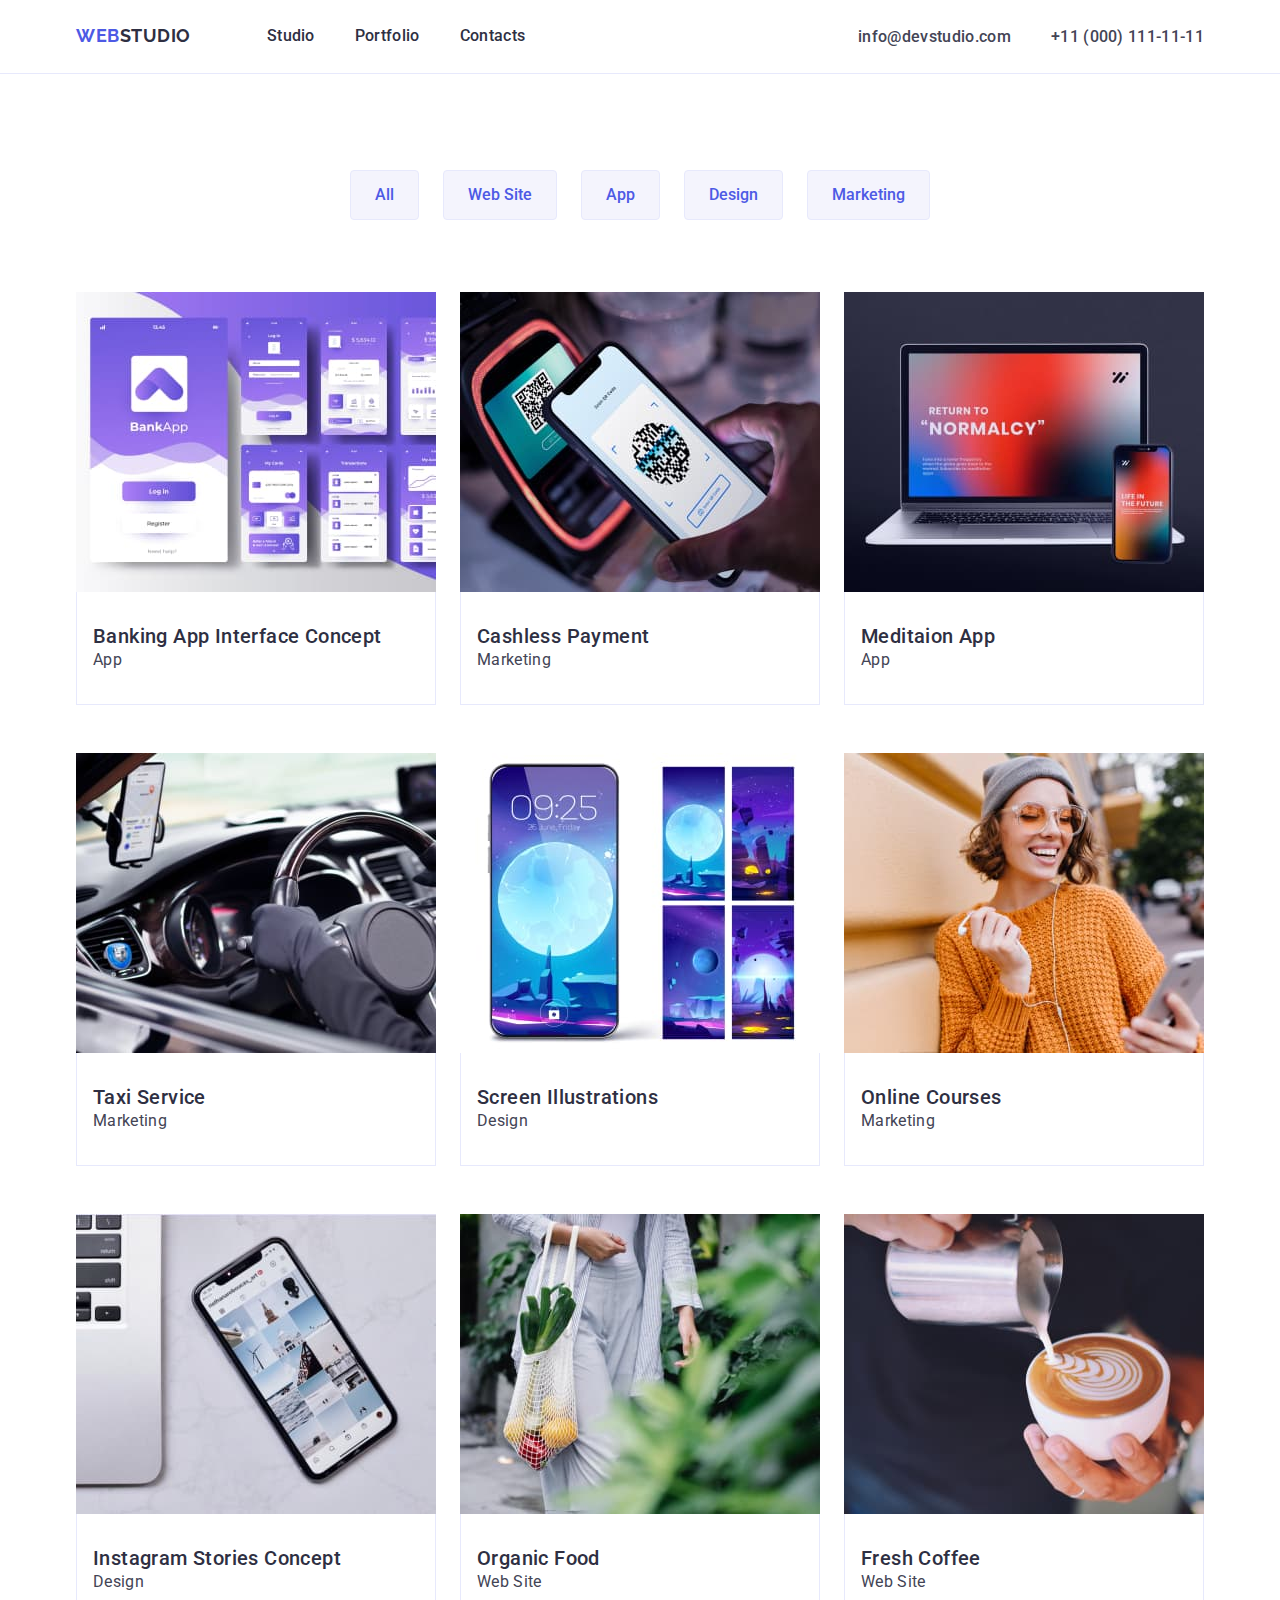
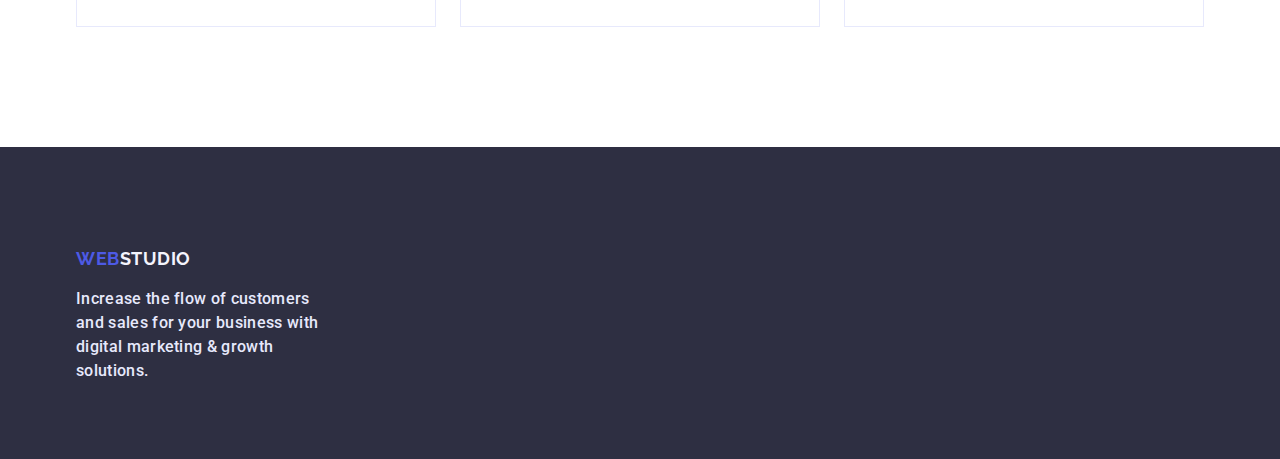
==== commit 481e1fea: "final final correction" ====
--- a/portfolio.html
+++ b/portfolio.html
@@ -75,50 +75,66 @@
         <ul class="list flex gallery-portfolio">
           <li>
             <img src="./images/portfolio1.jpg" alt="app" />
-            <h2 class="pic-title">Banking App Interface Concept</h2>
-            <p class="pic-text">App</p>
+            <div class="portfolio-caption">
+              <h2 class="pic-title">Banking App Interface Concept</h2>
+              <p class="pic-text">App</p>
+            </div>
           </li>
           <li>
             <img src="./images/portfolio2.jpg" alt="phone" />
             <div class="portfolio-caption">
-            <h2 class="pic-title">Cashless Payment</h2>
-            <p class="pic-text">Marketing</p>
+              <h2 class="pic-title">Cashless Payment</h2>
+              <p class="pic-text">Marketing</p>
             </div>
           </li>
           <li>
             <img src="./images/potfolio3.jpg" alt="laptop and phone" />
-            <h2 class="pic-title">Meditaion App</h2>
-            <p class="pic-text">App</p>
+            <div class="portfolio-caption">
+              <h2 class="pic-title">Meditaion App</h2>
+              <p class="pic-text">App</p>
+            </div>
           </li>
           <li>
             <img src="./images/portfolio4.jpg" alt="driver" />
-            <h2 class="pic-title">Taxi Service</h2>
-            <p class="pic-text">Marketing</p>
+            <div class="portfolio-caption">
+              <h2 class="pic-title">Taxi Service</h2>
+              <p class="pic-text">Marketing</p>
+            </div>
           </li>
           <li>
             <img src="./images/portfolio5.jpg" alt="phone screen" />
-            <h2 class="pic-title">Screen Illustrations</h2>
-            <p class="pic-text">Design</p>
+            <div class="portfolio-caption">
+              <h2 class="pic-title">Screen Illustrations</h2>
+              <p class="pic-text">Design</p>
+            </div>
           </li>
           <li>
             <img src="./images/portfolio6.jpg" alt="smile girl" />
-            <h2 class="pic-title">Online Courses</h2>
-            <p class="pic-text">Marketing</p>
+            <div class="portfolio-caption">
+              <h2 class="pic-title">Online Courses</h2>
+              <p class="pic-text">Marketing</p>
+            </div>
           </li>
           <li>
             <img src="./images/portfolio7.jpg" alt="mobile phone" />
-            <h2 class="pic-title">Instagram Stories Concept</h2>
-            <p class="pic-text">Design</p>
+            <div class="portfolio-caption">
+              <h2 class="pic-title">Instagram Stories Concept</h2>
+              <p class="pic-text">Design</p>
+            </div>
           </li>
           <li>
             <img src="./images/portfolio8.jpg" alt="grocery bag" />
-            <h2 class="pic-title">Organic Food</h2>
-            <p class="pic-text">Web Site</p>
+            <div class="portfolio-caption">
+              <h2 class="pic-title">Organic Food</h2>
+              <p class="pic-text">Web Site</p>
+            </div>
           </li>
           <li>
             <img src="./images/portfolio9.jpg" alt="coffee" />
-            <h2 class="pic-title">Fresh Coffee</h2>
-            <p class="pic-text">Web Site</p>
+            <div class="portfolio-caption">
+              <h2 class="pic-title">Fresh Coffee</h2>
+              <p class="pic-text">Web Site</p>
+            </div>
           </li>
         </ul>
       </section>
--- a/css/styles.css
+++ b/css/styles.css
@@ -356,6 +356,7 @@
   padding: 32px 0px;
   border: 1px solid var(--accent-color);
   border-top: none;
+  padding-left: 16px;
 }
 
 .filter-list {
